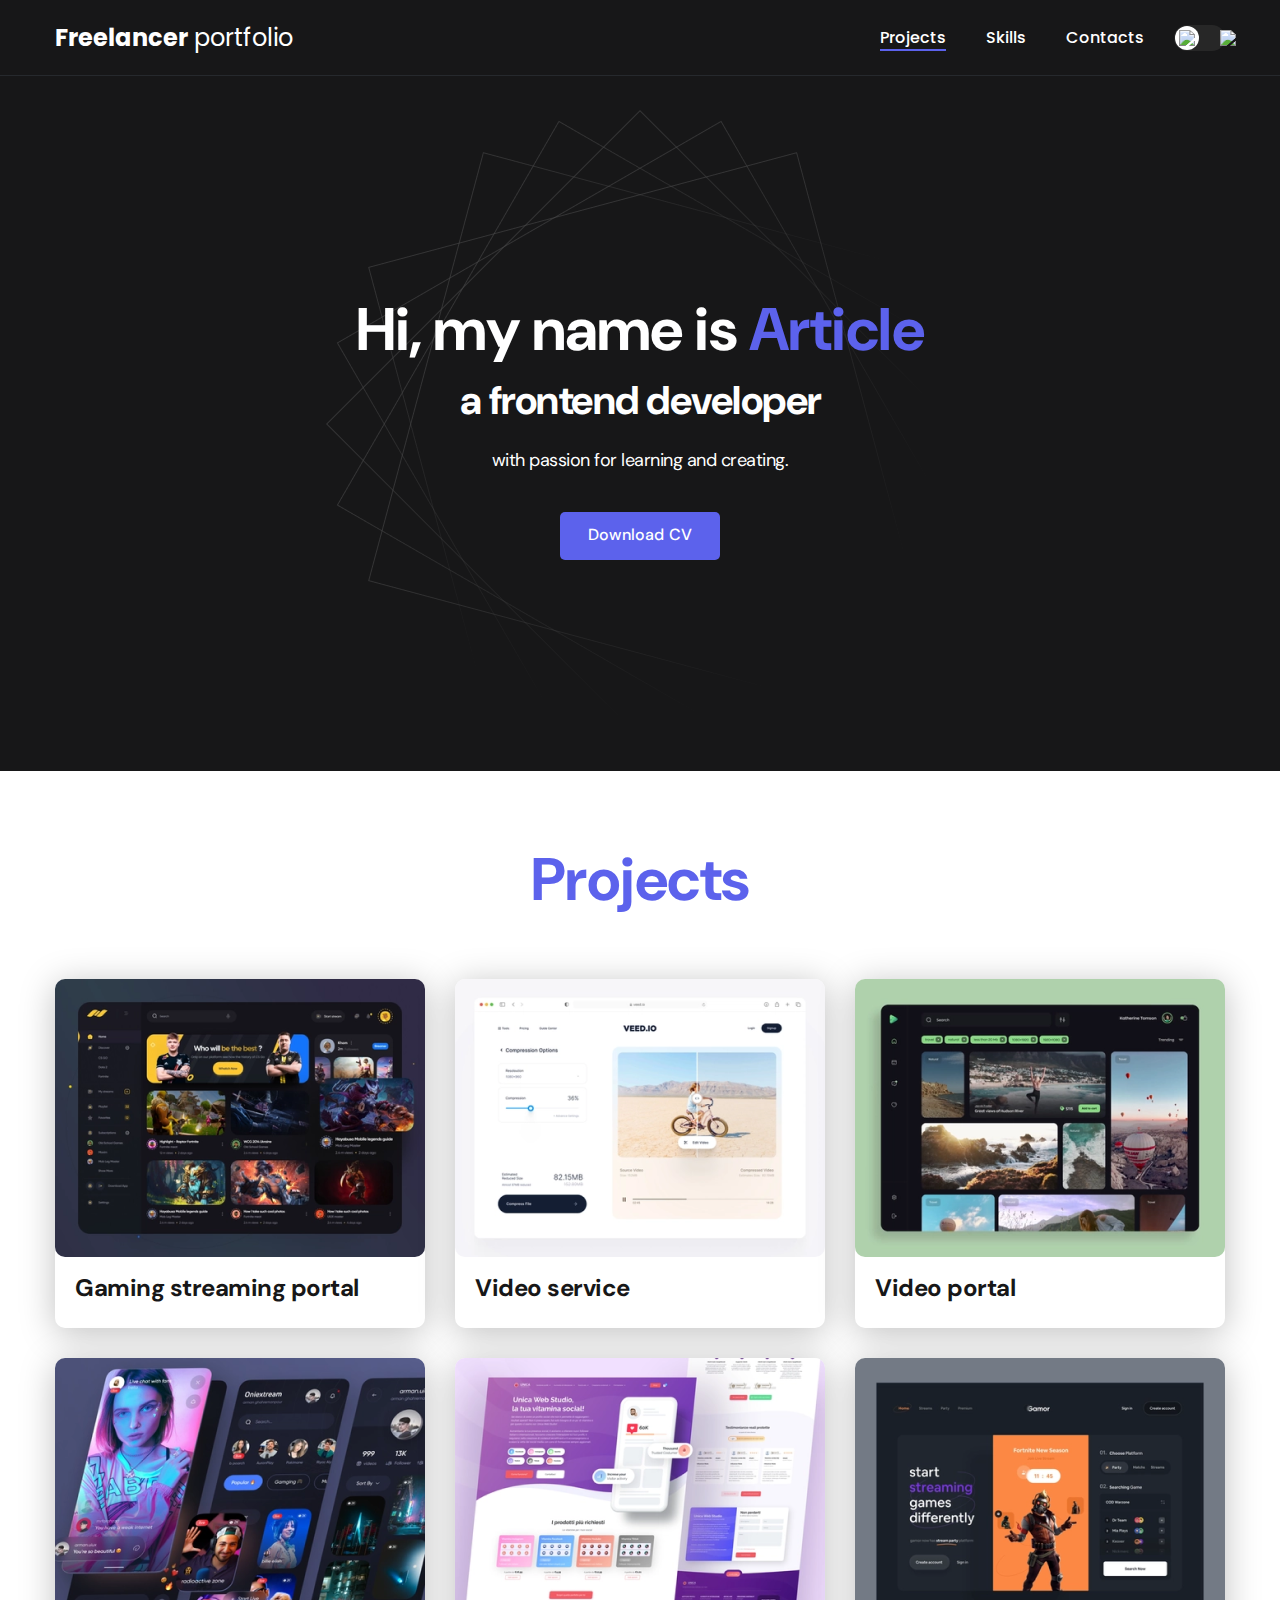
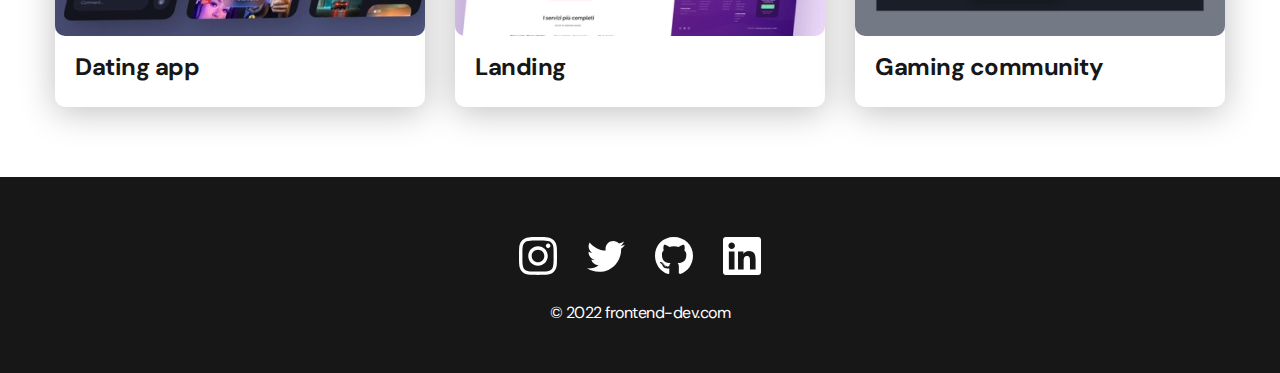
==== index.html @ 767b92bf "first commit" ====
<!DOCTYPE html>
<html lang="en">
<head>
    <meta charset="UTF-8">
    <meta name="viewport" content="width=device-width, initial-scale=1.0">
    <title>Freelancer portfolio</title>
    <link rel="stylesheet" href="./css/main.css">
</head>
<body>
    <nav class="nav">
        <div class="container">
            <div class="nav-row">
                <a href="./index.html" class="logo"><strong>Freelancer</strong> portfolio</a>
                <button class="dark-mode-btn">
                    <img src="./img/icons/sun.svg" alt="Light mode" class="dark-mode-btn__icon">
                    <img src="./img/icons/moon.svg" alt="Dark mode" class="dark-mode-btn__icon">
                </button>
                <ul class="nav-list">
                    <li class="nav-list__item"><a href="./index.html" class="nav-list__link nav-list__link--active">Projects</a></li>
                    <li class="nav-list__item"><a href="./skills.html" class="nav-list__link">Skills</a></li>
                    <li class="nav-list__item"><a href="./contacts.html" class="nav-list__link">Contacts</a></li>
                </ul>
            </div>
        </div>        
    </nav>
    <header class="header">
        <div class="header__wrapper">
            <h1 class="header__title">
                <strong>Hi, my name is <em>Article</em></strong><br>
                a frontend developer
            </h1>
            <div class="header__text">
                <p>with passion for learning and creating.</p>
            </div>
            <a href="#!" class="btn">Download CV</a>
        </div>           
    </header>
    <main class="section">
        <div class="container">
            <h2 class="title-1">Projects</h2>
            <ul class="projects">
                <li class="project">
                    <a href="./project-page.html">
                        <img src="./img/projects/01.png" alt="Project img" class="project__img">
                        <h3 class="project__title">Gaming streaming portal</h3>
                    </a>
                </li>
                <li class="project">
                    <a href="./project-page.html">
                        <img src="./img/projects/02.png" alt="Project img" class="project__img">
                        <h3 class="project__title">Video service</h3>
                    </a>
                </li>
                <li class="project">
                    <a href="./project-page.html">
                        <img src="./img/projects/03.png" alt="Project img" class="project__img">
                        <h3 class="project__title">Video portal</h3>
                    </a>
                </li>
                <li class="project">
                    <a href="./project-page.html">
                        <img src="./img/projects/04.png" alt="Project img" class="project__img">
                        <h3 class="project__title">Dating app</h3>
                    </a>
                </li>
                <li class="project">
                    <a href="./project-page.html">
                        <img src="./img/projects/05.png" alt="Project img" class="project__img">
                        <h3 class="project__title">Landing</h3>
                    </a>
                </li>
                <li class="project">
                    <a href="./project-page.html">
                        <img src="./img/projects/06.png" alt="Project img" class="project__img">
                        <h3 class="project__title">Gaming community</h3>
                    </a>
                </li>
            </ul>
        </div>
    </main>
    <footer class="footer">
        <div class="container">
            <div class="footer__wrapper">
                <ul class="social">
                    <li class="social__item"><a href="#!"><img src="./img/icons/instagram.svg" alt="Link"></a></li>
                    <li class="social__item"><a href="#!"><img src="./img/icons/twitter.svg" alt="Link"></a></li>
                    <li class="social__item"><a href="#!"><img src="./img/icons/gitHub.svg" alt="Link"></a></li>
                    <li class="social__item"><a href="#!"><img src="./img/icons/linkedIn.svg" alt="Link"></a></li>
                </ul>
                <div class="copyright">
                    <p>© 2022 frontend-dev.com</p>
                </div>
            </div>
        </div>
    </footer>
    <script src="./js/main.js"></script>
</body>
</html>
---- css/main.css ----
@import "./reset.css";
@import url('https://fonts.googleapis.com/css2?family=DM+Sans:ital,opsz,wght@0,9..40,100..1000;1,9..40,100..1000&family=Poppins:wght@400;500;700&display=swap');

/*
.dm-sans-<uniquifier> {
  font-family: "DM Sans", sans-serif;
  font-optical-sizing: auto;
  font-weight: <weight>;
  font-style: normal;
}

.poppins-regular {
    font-family: "Poppins", sans-serif;
    font-weight: 400;
    font-style: normal;
  }
  
  .poppins-medium {
    font-family: "Poppins", sans-serif;
    font-weight: 500;
    font-style: normal;
  }
  
  .poppins-bold {
    font-family: "Poppins", sans-serif;
    font-weight: 700;
    font-style: normal;
  }
  */

/* * {
    border: 1px solid red;
} */

:root {
    --blackpure: #000;
    --black: #171718;
    --black-border: #26292D;
    --white: #fff;
    --purple: #5C62EC;

    --text-color: var(--black);
    --dark-bg: var(--black);
    --dark-border: var(--black-border);
    --header-text: var(--white);
    --accent: var(--purple);

    /* Light mode  */
    --page-bg: var(--white);
    --text-color: var(--black);
    --title-1: var(--accent);
    --project-card-bg: var(--white);
    --project-card-text: var(--black);    
    --box-shadow:  0px 5px 35px rgba(0, 0, 0, .25);
}

.dark {
    /* Light mode  */
    --page-bg: #252526;
    --text-color: var(--white);
    --title-1: var(--white);
    --project-card-bg: var(--black);
    --project-card-text: var(--white);    
    --box-shadow:  0px 5px 35px rgba(0, 0, 0, .8);
}

html, body {
    display: flex;
    flex-direction: column;   
    min-height: 100vh;
    font-family: 'DM Sans', sans-serif;
    letter-spacing: -.5px; 
    /* Light mode */
    background-color: var(--page-bg);
    color: var(--text-color);
}

/* General */

.container {
    margin: 0 auto;
    padding: 0 15px;
    max-width: 1200px;
}

.none {
    display: none !important;
}

.section {
    padding: 70px 0;
}

.title-2 {
    margin-bottom: 20px;
    font-size: 40px;
    font-weight: 700;
    line-height: 1.3;
}

.title-1 {
    margin-bottom: 60px;
    font-size: 60px;
    font-weight: 700;
    line-height: 1.3;
    color: var(--title-1);
    text-align: center;
}
  
/* Nav */

.nav {
    padding: 20px 0;
    border-bottom: 1px solid var(--dark-border);
    background-color: var(--dark-bg);
    color: var(--header-text);
    letter-spacing: normal;
}

.nav-row {
    display: flex;
    justify-content: flex-end;
    align-items: center;
    column-gap: 30px;
    row-gap: 20px;
    flex-wrap: wrap;
}

.logo {
    margin-right: auto;
    color: var(--header-text);
    font-size: 24px;
    font-family: 'Poppins', sans-serif;
}

.logo strong {
    font-weight: 700;
}

.nav-list {
    display: flex;
    flex-wrap: wrap;
    row-gap: 10px;
    align-items: center;
    column-gap: 40px;
    font-size: 16px;
    font-weight: 500;
    font-family: 'Poppins', sans-serif;
}

.nav-list__link {
    color: var(--header-text);
    transition: opacity .2s ease-in;
}

.nav-list__link:hover {
    opacity: .8;
}

.nav-list__link--active {
    position: relative;
}

.nav-list__link--active::before {
    content: "";
    position: absolute;
    left: 0;
    top: 100%;
    display: block;
    height: 2px;
    width: 100%;
    background-color: var(--accent);
}

/* Dark mode btn  */

.dark-mode-btn {
    order: 9;
    position: relative;
    display: flex;
    justify-content: space-between;
    width: 51px;
    height: 26px;
    padding: 5px;
    border-radius: 50px;
    background-color: #272727;
}

.dark-mode-btn::before {
    content: "";
    position: absolute;
    top: 1px;
    left: 1px;
    display: block;
    width: 24px;
    height: 24px;
    border-radius: 50%;
    background-color: var(--white);
    transition: left .2s ease-in;
}

.dark-mode-btn--active::before {
    left: 26px;
}

.dark-mode-btn__icon {
    position: relative;
    z-index: 1;
}

/* Header */

.header {
    padding: 40px 0;
    min-height: 695px;
    display: flex;
    justify-content: center;
    align-items: center;
    background-color: var(--dark-bg);
    background-image: url('./../img/header-bg.png');
    background-repeat: no-repeat;
    background-size: auto;
    background-position: center center;



    color: var(--header-text);
    text-align: center;
}

.header__wrapper {
    padding: 0 15px;
    max-width: 660px;
}

.header__title {
    margin-bottom: 20px;
    font-size: 40px;
    font-weight: 700;
    line-height: 1.4;
}

.header__title strong {
    font-size: 60px;
    font-weight: 700;
}

.header__title em {
    font-style: normal;
    color: var(--accent);
}

.header__text {
    margin-bottom: 40px;
    font-size: 18px;
    line-height: calc(24/18);
}

.header__text p + p {
    margin-top: .5em;
}

/* Btn */

.btn {
    display: inline-block;
    height: 48px;
    padding: 12px 28px;
    border-radius: 5px;
    background-color: var(--accent);
    color: var(--white);
    letter-spacing: .15px;
    font-size: 16px;
    font-weight: 500;
    transition: opacity .2s ease-in;
}

.btn:hover {
    opacity: .8;
}

.btn:active {
    position: relative;
    top: 1px;
}

/* Btn outline */

.btn-outline {
    display: flex;
    column-gap: 10px;
    align-items: center;
    height: 48px;
    padding: 12px 20px;
    border-radius: 5px;
    border: 1px solid var(--blackpure);
    background-color: var(--white);
    color: var(--blackpure);
    transition: opacity .2s ease-in;
}

.btn-outline:hover {
    opacity: .8;
}

.btn-outline:active {
    position: relative;
    top: 1px;
}

/* Projects */

.projects {
    display: flex;
    flex-wrap: wrap;
    justify-content: center;
    column-gap: 30px;
    row-gap: 30px;
}

.project {
    max-width: 370px;
    background-color: var(--project-card-bg);
    box-shadow: var(--box-shadow);
    border-radius: 10px;
}

.project__img {
    border-radius: 10px;
}

.project__title {
    padding: 15px 20px 25px;
    font-weight: 700;
    font-size: 24px;
    line-height: 1.3;
    color: var(--project-card-text);
}

/* Project details */

.project-details {
    margin: 0 auto;
    max-width: 865px;
    display: flex;
    flex-direction: column;
    align-items: center;
    text-align: center;
}

.project-details__cover {
    max-width: 100%;
    margin-bottom: 40px;
    box-shadow: 0px 5px 35px rgba(0, 0, 0, .25);
    border-radius: 10px;
}

.project-details__desc {
    margin-bottom: 30px;
    font-weight: 700;
    font-size: 24px;
    line-height: 1.3;
}

/* Content list */

.content-list {
    margin: 0 auto;
    max-width: 570px;
    display: flex;
    flex-direction: column;
    align-items: center;
    row-gap: 40px;
    text-align: center;
}

.contant-list a {
    color: var(--accent);
}

.content-list__item {
    font-size: 18px;
    line-height: 1.5;
}

.content-list__item p + p {
    margin-top: .5em;
}

.content-list__item a {
    color: green;
}

/* Footer */

.footer {
    margin-top: auto;
    padding: 60px 0 50px;
    background-color: var(--dark-bg);
    color: var(--header-text);
}

.footer__wrapper {
    display: flex;
    flex-direction: column;
    align-items: center;
    row-gap: 27px;
}

.social {
    display: flex;
    column-gap: 30px;
    align-items: center;
}

.copyright {
    font-size: 16px;
}

.copyright p + p {
    margin-top: .5em;
}

@media (max-width: 620px) {
    
    /* Header */

    .header {
        min-height: unset;
    }
    .header__title {
        font-size: 30px;
    }
    .header__title strong {
        font-size: 40px;
    }

    /* Nav */

  .nav-row {
    justify-content: space-between;
  }  

  .dark-mode-btn {
    order: 0;
  }

    /* General */

    .section {
        padding: 40px 0;
    }
    .title-1 {
        margin-bottom: 30px;
        font-size: 40px;
    }
    .title-2 {
        margin-bottom: 10px;
        font-size: 30px;
    }

    /* Projects */

    .project__title {
        font-size: 22px;
    }

    /* Project Page */

    .project-details__desc {
        margin-bottom: 20px;
        font-size: 22px;
    }
        
    /* Content List */
    
    .content-list {
        row-gap: 20px;
    }
    .content-list__item {
        font-size: 16px;
    }

    /* Footer  */

    .footer {
        padding: 40px 0 30px;
    }
    .footer__wrapper {
        row-gap: 20px;
    }

    /* Social */

    .social {
        column-gap: 20px;
    }
    .social__item {
        width: 28px;
    }
}
/* 
@media (max-width: 400px) {
    .header__title {
        font-size: 20px;
    }
    .header__title strong {
        font-size: 30px;
    }
} */
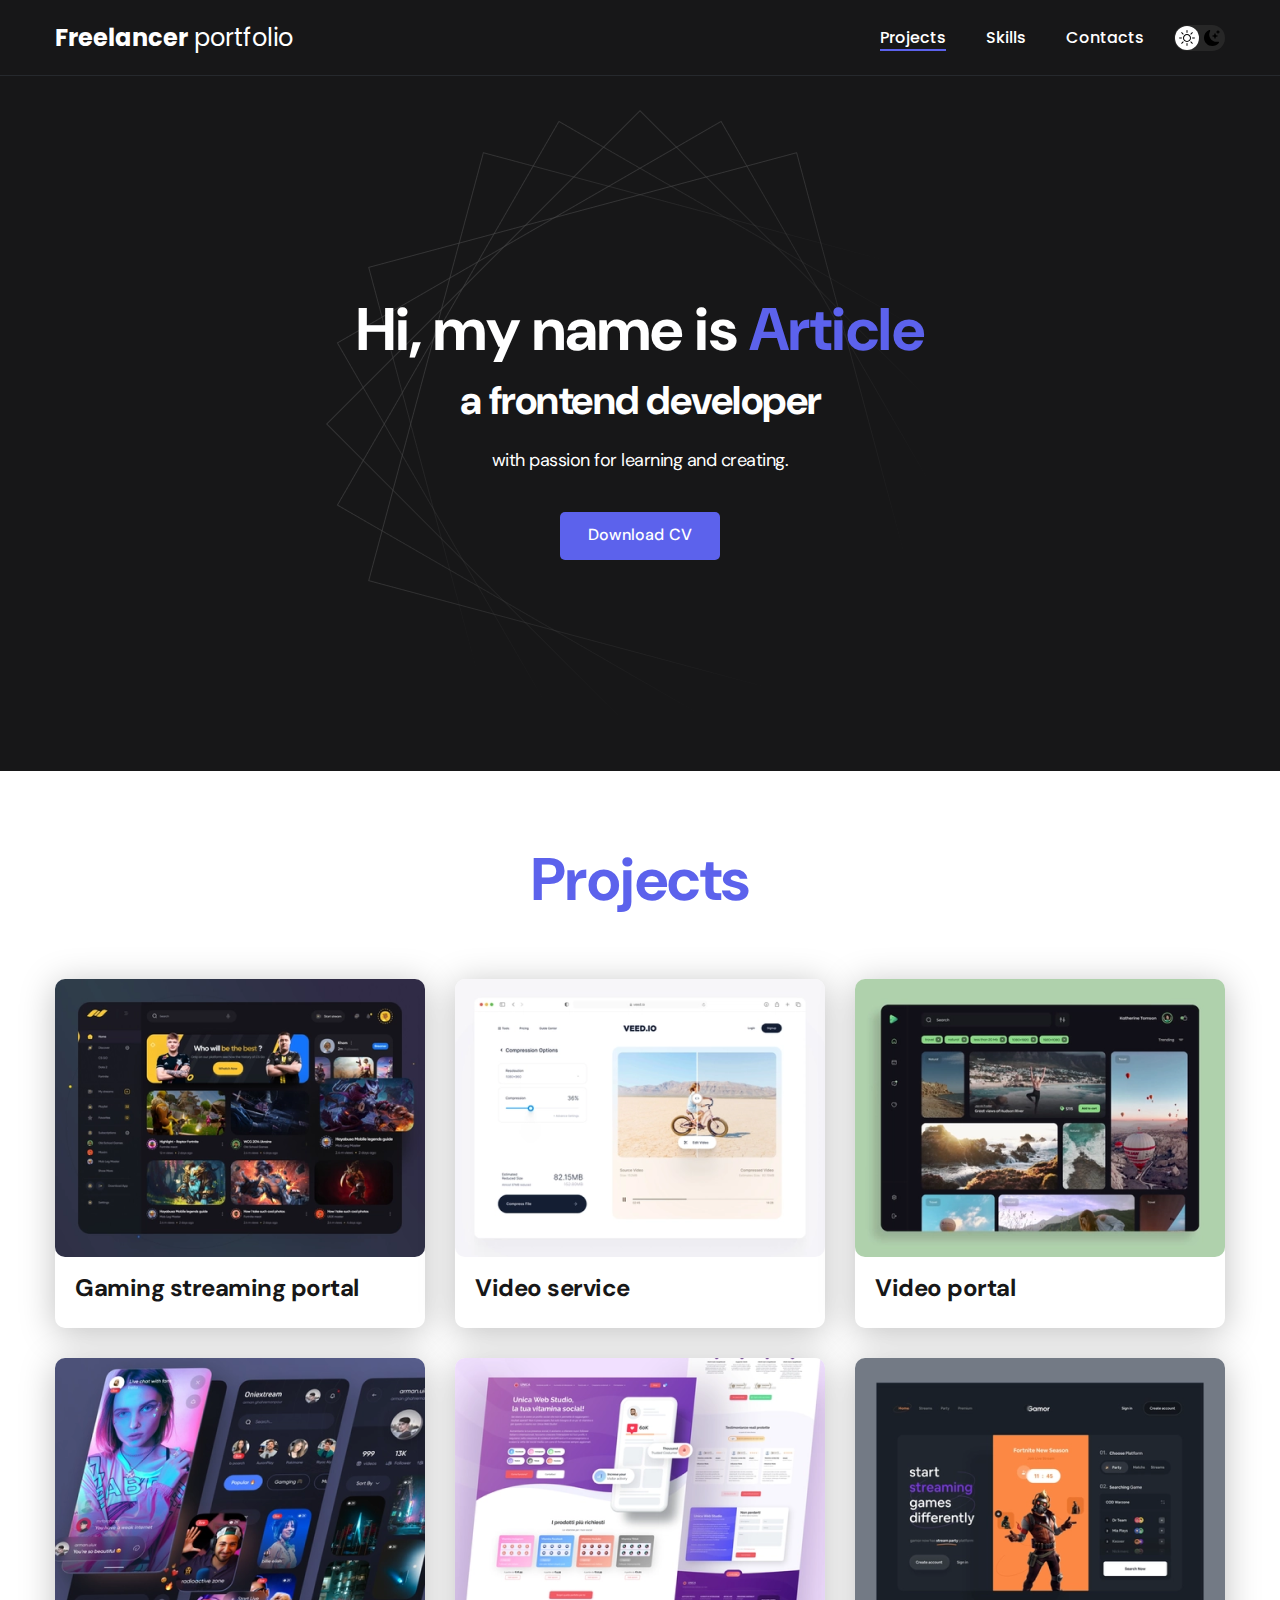
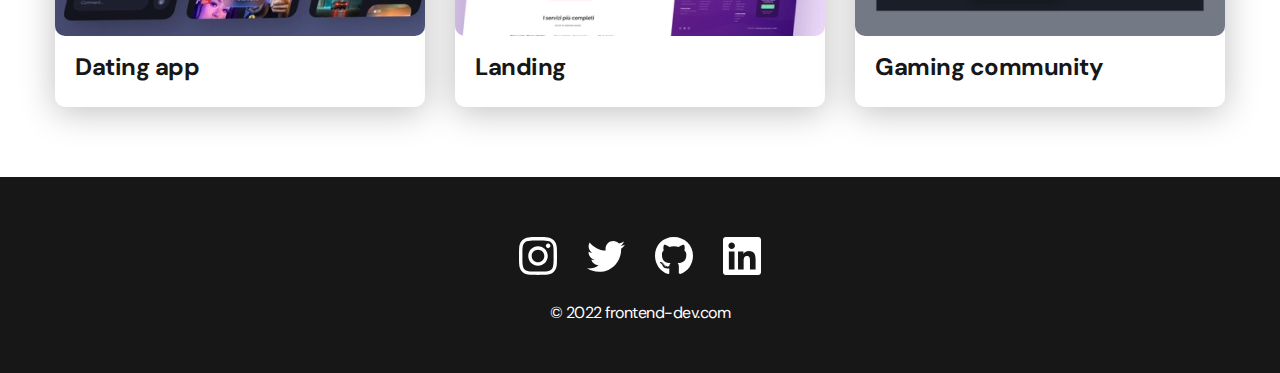
==== commit d1e24c49: "SECOND commit" ====
--- a/index.html
+++ b/index.html
@@ -12,8 +12,8 @@
             <div class="nav-row">
                 <a href="./index.html" class="logo"><strong>Freelancer</strong> portfolio</a>
                 <button class="dark-mode-btn">
-                    <img src="./img/icons/sun.svg" alt="Light mode" class="dark-mode-btn__icon">
-                    <img src="./img/icons/moon.svg" alt="Dark mode" class="dark-mode-btn__icon">
+                    <img src="./img/icons/Sun.svg" alt="Light mode" class="dark-mode-btn__icon">
+                    <img src="./img/icons/Moon.svg" alt="Dark mode" class="dark-mode-btn__icon">
                 </button>
                 <ul class="nav-list">
                     <li class="nav-list__item"><a href="./index.html" class="nav-list__link nav-list__link--active">Projects</a></li>
